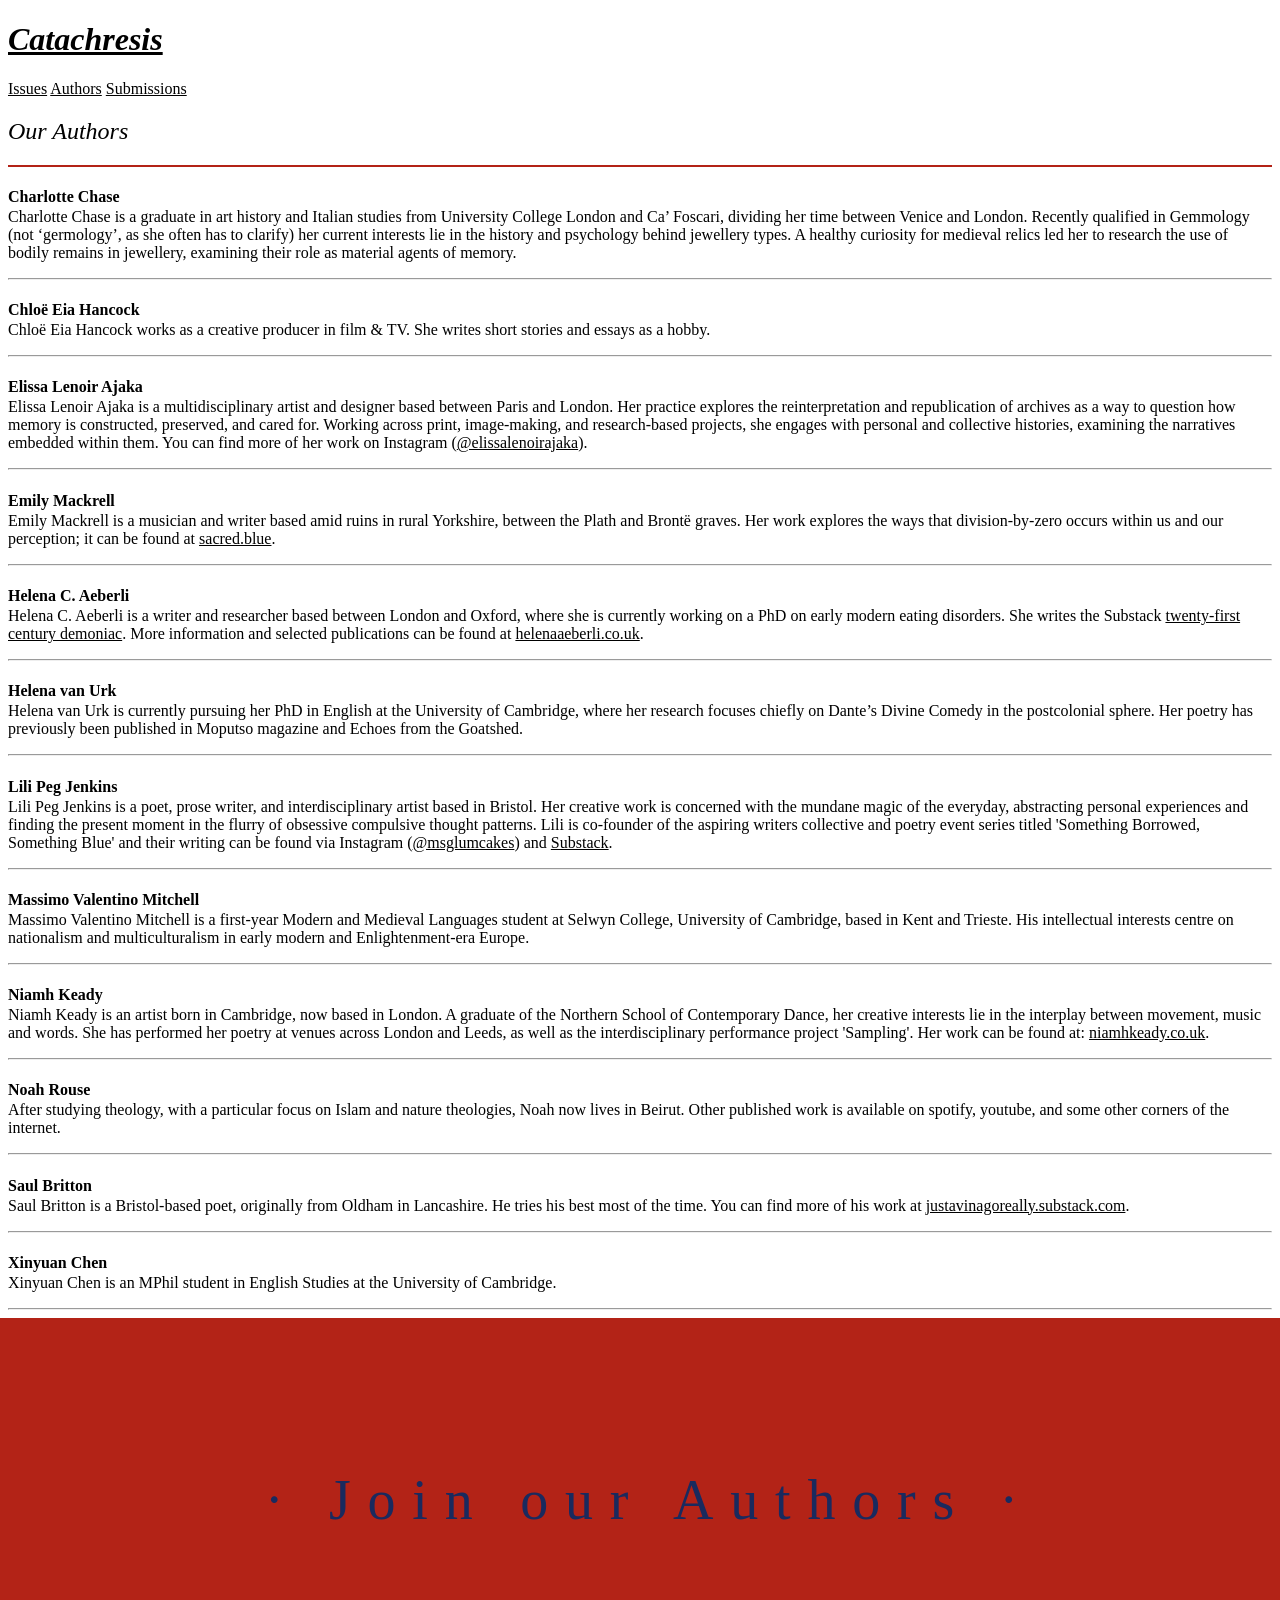
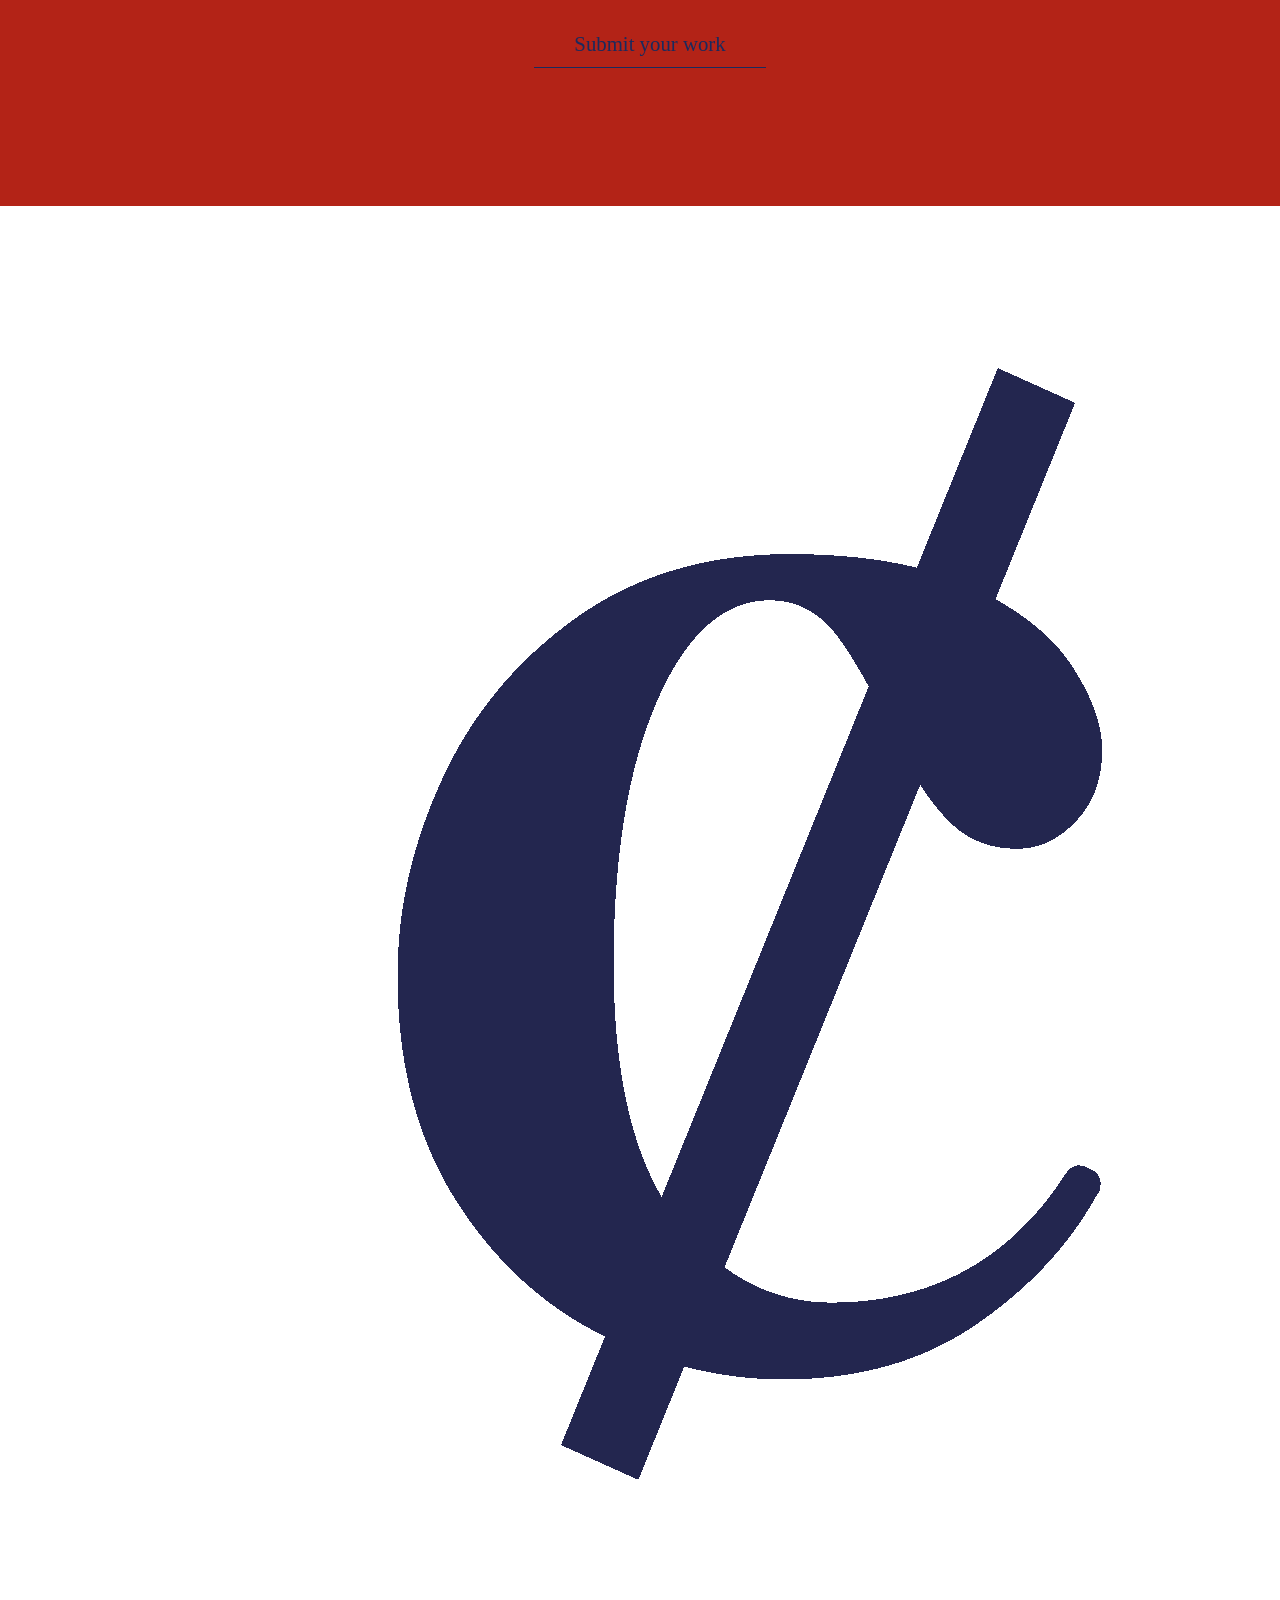
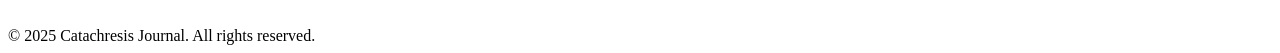
==== authors.html @ 3e8cf3ca "Updated website with issue 1" ====
<!DOCTYPE html>
<html lang="en">
<head>
  <meta charset="UTF-8" />
  <meta name="viewport" content="width=device-width, initial-scale=1.0" />
  <title>Our Authors</title>

  <!-- Google Fonts -->
  <link href="https://fonts.googleapis.com/css2?family=Shippori+Mincho:wght@400;700&display=swap" rel="stylesheet">
  <link rel="stylesheet" href="css/site.css">

  <style>
    body {
      overflow-x: hidden;
    }

    a, a:visited {
      color: inherit;
      text-decoration: underline;
    }

    /* Author entries: name directly above bio */
    section h4 {
      margin-bottom: 2px;
    }

    section h4 + p {
      margin-top: 0;
    }

    .cta-banner {
      background-color: #b32317;
      text-align: center;
      padding: 150px 10px;
      width: 100vw;
      margin-left: calc(50% - 50vw);
    }

    .cta-banner h2 {
      color: #1a2a5e;
      font-family: inherit;
      font-size: clamp(1.2rem, 4.5vw, 3.5rem);
      font-weight: normal;
      letter-spacing: 0.3em;
      margin: 0 0 100px 0;
      white-space: nowrap;
    }

    .cta-link {
      color: #1a2a5e;
      font-family: inherit;
      font-size: 1.3rem;
      text-decoration: none;
      border-bottom: 1px solid #1a2a5e;
      padding: 0 40px 12px 40px; /* makes the underline extend past the text */
    }
  </style>
</head>


<body>
<header class="site-header">
    <h1 class="title">
      <a href="index.html">
        <em>Catachresis</em>
      </a>
    </h1>
    <nav>
      <a href="issues.html">Issues</a>
      <a href="authors.html">Authors</a>
      <a href="submissions.html">Submissions</a>
    </nav>
  </header>

  <main>
    <section>
      <h2>
         <em> <span style="font-weight: 400;">Our Authors</span></em>
      </h2>

      <hr style="border: none; border-top: 2px solid #b32317;">

        <h4>Charlotte Chase</h4>
        <p>Charlotte Chase is a graduate in art history and Italian studies from University College London and Ca’ Foscari, dividing her time between Venice and London. Recently qualified in Gemmology (not ‘germology’, as she often has to clarify) her current interests lie in the history and psychology behind jewellery types. A healthy curiosity for medieval relics led her to research the use of bodily remains in jewellery, examining their role as material agents of memory.</p>
        <hr>
        <h4>Chloë Eia Hancock</h4>
        <p>Chloë Eia Hancock works as a creative producer in film & TV. She writes short stories and essays as a hobby.</p>
        <hr>
        <h4>Elissa Lenoir Ajaka</h4>
        <p>Elissa Lenoir Ajaka is a multidisciplinary artist and designer based between Paris and London. Her practice explores the reinterpretation and republication of archives as a way to question how memory is constructed, preserved, and cared for. Working across print, image-making, and research-based projects, she engages with personal and collective histories, examining the narratives embedded within them. You can find more of her work on Instagram (<a href="https://www.instagram.com/elissalenoirajaka/" target="_blank" rel="noopener">@elissalenoirajaka</a>).</p>
        <hr>
        <h4>Emily Mackrell</h4>
        <p>Emily Mackrell is a musician and writer based amid ruins in rural Yorkshire, between the Plath and Brontë graves. Her work explores the ways that division-by-zero occurs within us and our perception; it can be found at <a href="https://sacred.blue" target="_blank" rel="noopener">sacred.blue</a>.</p>
        <hr>
        <h4>Helena C. Aeberli</h4>
        <p>Helena C. Aeberli is a writer and researcher based between London and Oxford, where she is currently working on a PhD on early modern eating disorders. She writes the Substack <a href="https://helenaaeberli.substack.com/" target="_blank" rel="noopener">twenty-first century demoniac</a>. More information and selected publications can be found at <a href="https://helenaaeberli.co.uk" target="_blank" rel="noopener">helenaaeberli.co.uk</a>.</p>
        <hr>
        <h4>Helena van Urk</h4>
        <p>Helena van Urk is currently pursuing her PhD in English at the University of Cambridge, where her research focuses chiefly on Dante’s Divine Comedy in the postcolonial sphere. Her poetry has previously been published in Moputso magazine and Echoes from the Goatshed.</p>
        <hr>
        <h4>Lili Peg Jenkins</h4>
        <p>Lili Peg Jenkins is a poet, prose writer, and interdisciplinary artist based in Bristol. Her creative work is concerned with the mundane magic of the everyday, abstracting personal experiences and finding the present moment in the flurry of obsessive compulsive thought patterns. Lili is co-founder of the aspiring writers collective and poetry event series titled 'Something Borrowed, Something Blue' and their writing can be found via Instagram (<a href="https://www.instagram.com/msglumcakes" target="_blank" rel="noopener">@msglumcakes</a>) and <a href="https://ironicfilth.substack.com" target="_blank" rel="noopener">Substack</a>.</p>
        <hr>
        <h4>Massimo Valentino Mitchell</h4>
        <p>Massimo Valentino Mitchell is a first-year Modern and Medieval Languages student at Selwyn College, University of Cambridge, based in Kent and Trieste. His intellectual interests centre on nationalism and multiculturalism in early modern and Enlightenment-era Europe.</p>
        <hr>
        <h4>Niamh Keady</h4>
        <p>Niamh Keady is an artist born in Cambridge, now based in London. A graduate of the Northern School of Contemporary Dance, her creative interests lie in the interplay between movement, music and words. She has performed her poetry at venues across London and Leeds, as well as the interdisciplinary performance project 'Sampling'. Her work can be found at: <a href="https://niamhkeady.co.uk" target="_blank" rel="noopener">niamhkeady.co.uk</a>.</p>
        <hr>
        <h4>Noah Rouse</h4>
        <p>After studying theology, with a particular focus on Islam and nature theologies, Noah now lives in Beirut. Other published work is available on spotify, youtube, and some other corners of the internet.</p>
        <hr>
        <h4>Saul Britton</h4>
        <p>Saul Britton is a Bristol-based poet, originally from Oldham in Lancashire. He tries his best most of the time. You can find more of his work at <a href="https://justavinagoreally.substack.com" target="_blank" rel="noopener">justavinagoreally.substack.com</a>.</p>
        <hr>
        <h4>Xinyuan Chen</h4>
        <p>Xinyuan Chen is an MPhil student in English Studies at the University of Cambridge.</p>
        <hr>

    </section>

      <section class="cta-banner">
          <h2>&middot; Join our Authors &middot;</h2>
          <a href="submissions.html" class="cta-link">Submit your work</a>
      </section>


  </main>

  <footer>
    <div class="footer-wrapper">
      <img src="images/logo.png" alt="Catachresis Logo" class="logo-bottom" />
      <div class="footer-text">
        &copy; 2025 Catachresis Journal. All rights reserved.
      </div>
    </div>
  </footer>
</body>
</html>
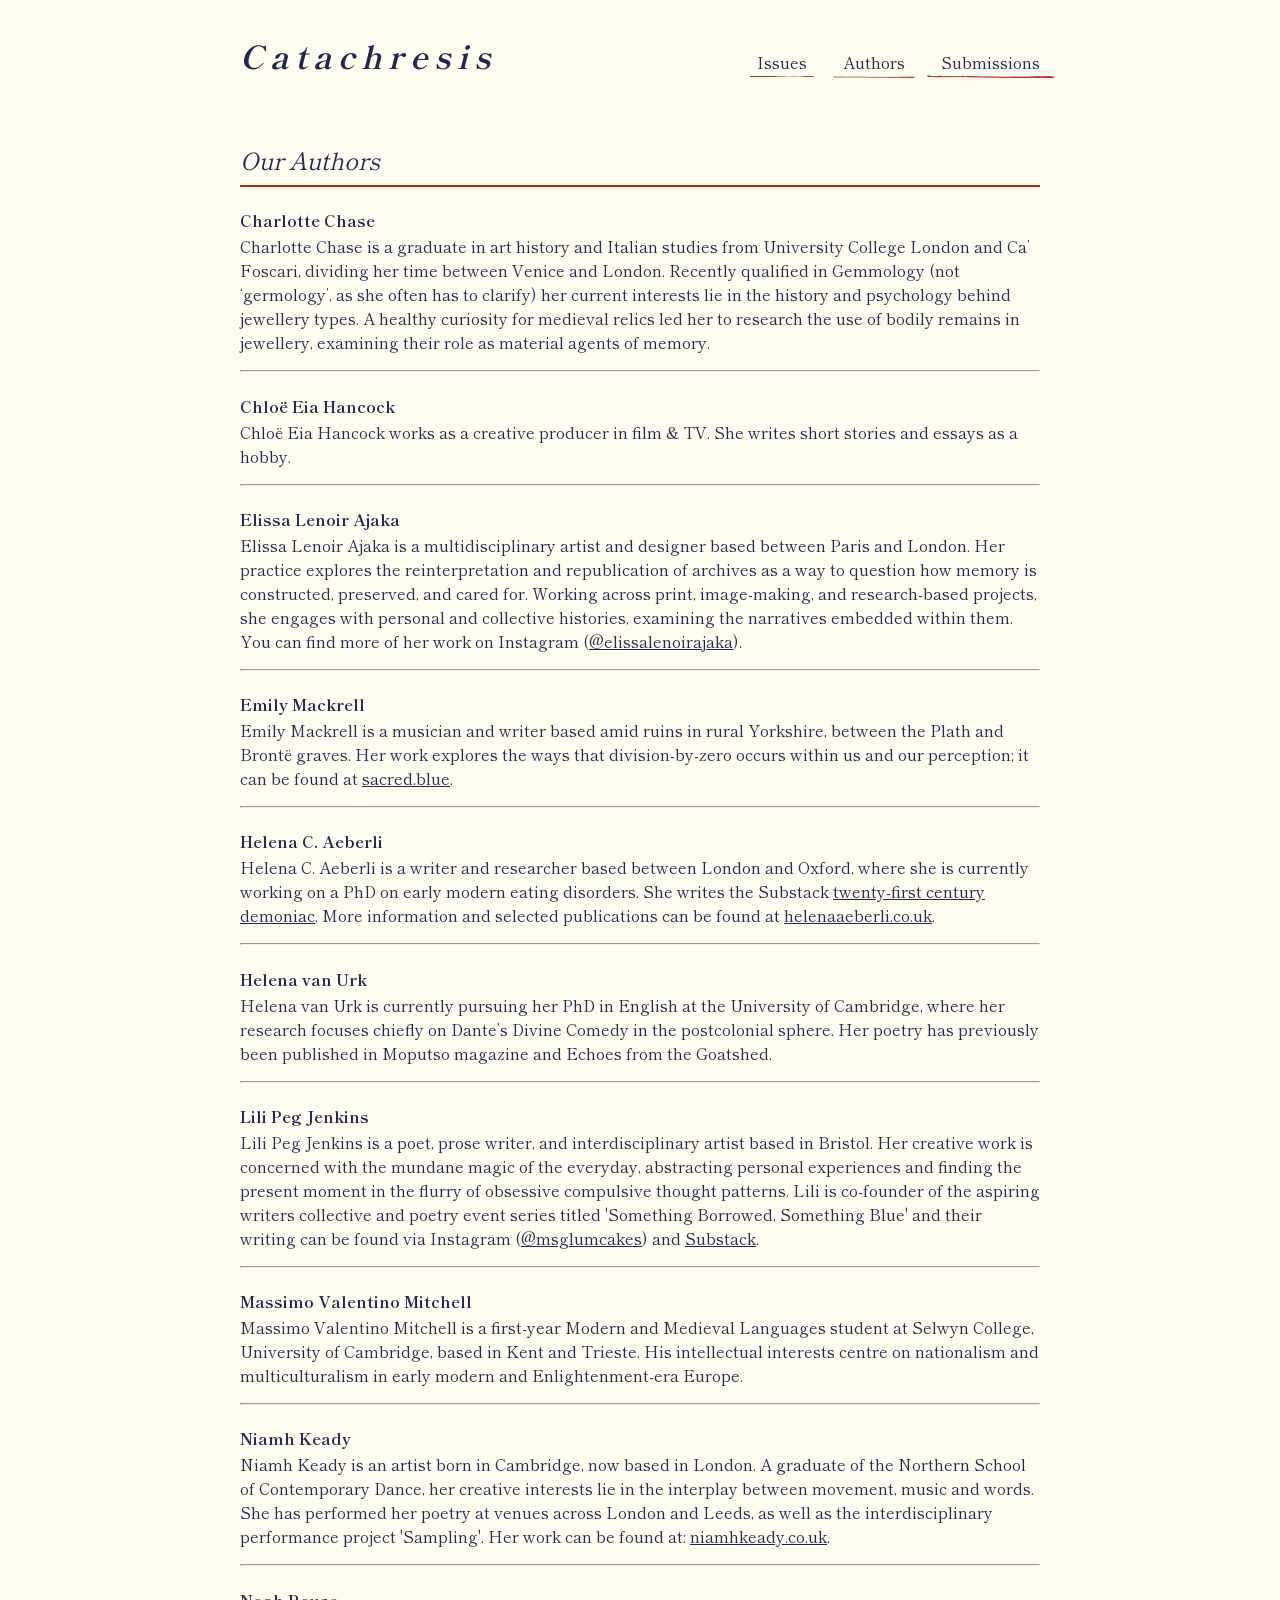
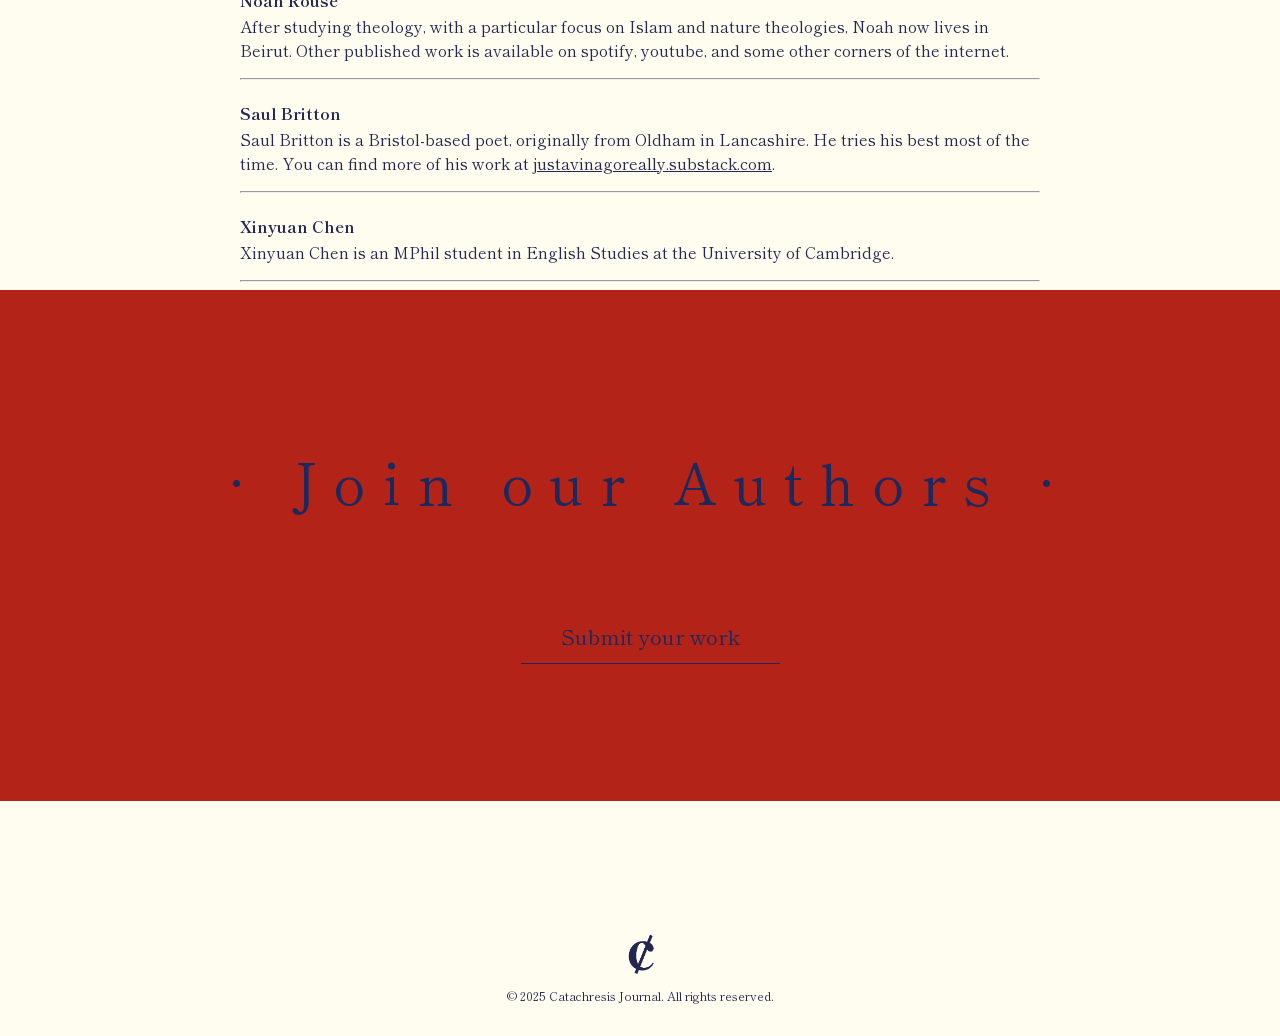
==== commit a07ee888: "Edited visited hyperlink colour in css so it applies to all pages" ====
--- a/authors.html
+++ b/authors.html
@@ -14,10 +14,6 @@
       overflow-x: hidden;
     }
 
-    a, a:visited {
-      color: inherit;
-      text-decoration: underline;
-    }
 
     /* Author entries: name directly above bio */
     section h4 {
--- a/css/site.css
+++ b/css/site.css
@@ -0,0 +1,142 @@
+
+:root {
+  --text-color: #23264f;
+  --bg-color: #fefdef;
+}
+
+body {
+  background-color: var(--bg-color);
+  color: var(--text-color);
+  font-family: 'Shippori Mincho', serif;
+  margin: 0;
+  padding: 0;
+}
+
+header, nav, main, footer {
+  max-width: 800px;
+  margin: auto;
+  padding: 2rem;
+}
+
+h1, h2 {
+  font-weight: 700;
+  margin: 0;
+}
+
+h1.title {
+  letter-spacing: 0.2em;
+}
+
+h1.title a {
+  text-decoration: none;
+  color: inherit;
+}
+
+/* Shared nav: hand-drawn image underline, no text underline */
+nav {
+  padding: 0;
+  margin-bottom: 2rem;
+  text-align: center;
+}
+
+nav a,
+nav a:visited {
+  margin: 0 1rem;
+  color: var(--text-color);
+  text-decoration: none;
+  font-weight: 400;
+  position: relative;
+  padding-bottom: 20px;
+}
+
+nav a::after {
+  content: "";
+  position: absolute;
+  bottom: 0;
+  left: 50%;
+  transform: translateX(-50%);
+  width: 130%;
+  height: 35px;
+  background-image: url("../images/underline-submissions home.png");
+  background-repeat: no-repeat;
+  background-size: contain;
+  background-position: center;
+  pointer-events: none;
+}
+
+/* Inner pages: title on the left, nav on the same line to the right */
+.site-header {
+  display: flex;
+  align-items: baseline;
+  justify-content: space-between;
+  flex-wrap: wrap;
+  gap: 1rem 2rem;
+}
+
+.site-header nav {
+  padding: 0;
+  margin: 0;
+}
+
+.site-header nav a {
+  margin: 0 0 0 2rem;
+}
+
+.email-underline {
+  position: relative;
+  padding-bottom: 20px;
+  text-decoration: none;
+  color: inherit;
+}
+
+.email-underline::after {
+  content: "";
+  position: absolute;
+  bottom: 0;
+  left: 50%;
+  transform: translateX(-50%);
+  width: 100%;
+  height: 32px;
+  background-image: url("../images/underline-submissions.png");
+  background-repeat: no-repeat;
+  background-size: contain;
+  background-position: center;
+  pointer-events: none;
+}
+
+.style-guide-wrapper {
+  max-width: 800px;
+  margin: 3rem auto 1rem;
+  text-align: right;
+  padding: 0 2rem;
+}
+
+.style-guide-link {
+  position: relative;
+  text-decoration: none;
+  color: var(--text-color);
+}
+
+/* Footer */
+.footer-wrapper {
+  text-align: center;
+  margin-top: 4rem;
+}
+
+.logo-bottom {
+  height: 50px;
+  width: auto;
+  display: block;
+  margin: 0 auto;
+}
+
+.footer-text {
+  font-size: 0.75rem;
+  margin-top: 0.5rem;
+  color: var(--text-color);
+}
+
+a, a:visited {
+  color: inherit;
+  text-decoration: underline;
+}
